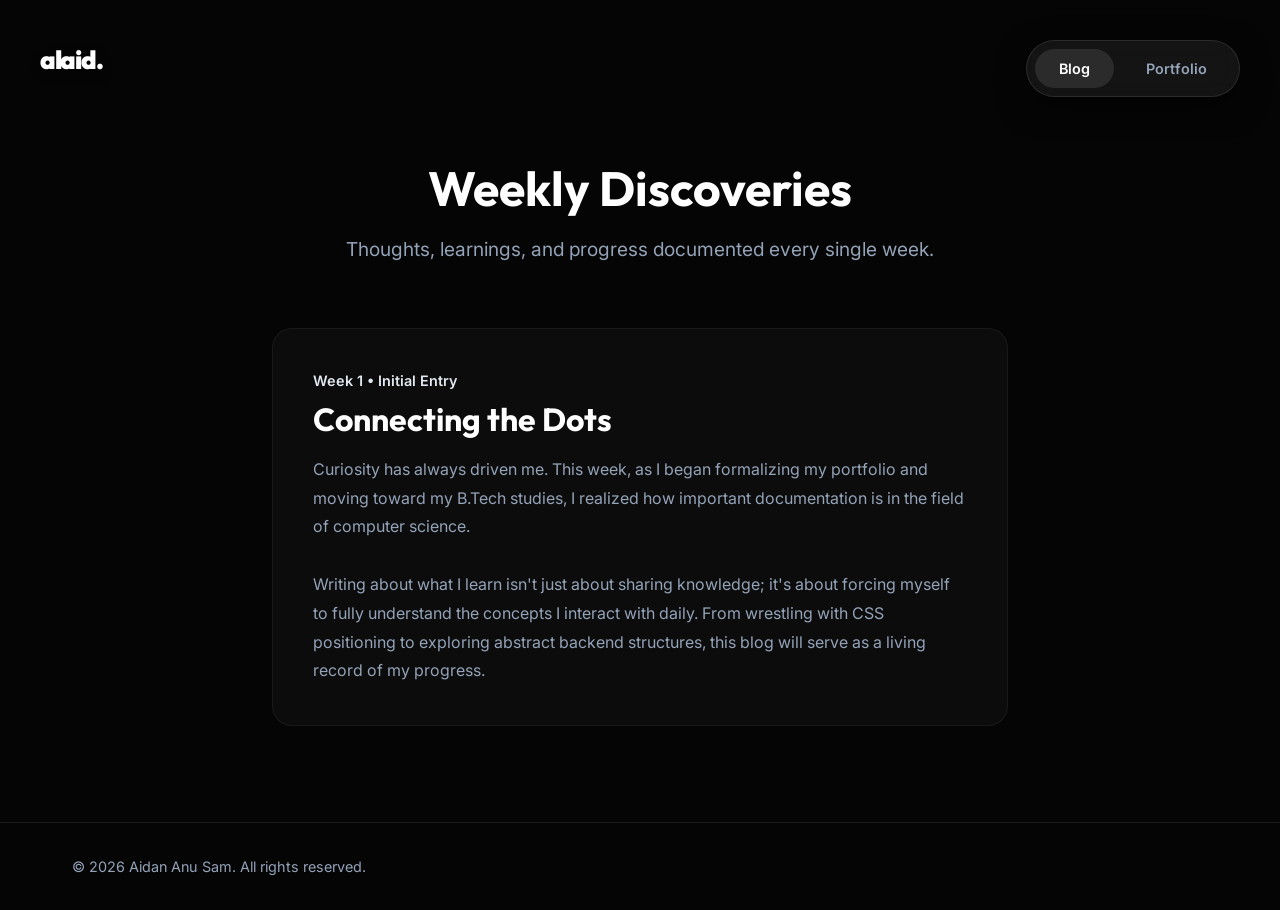
==== blog.html @ 3a212bfb "Add files via upload" ====
<!DOCTYPE html>
<html lang="en">

<head>
    <meta charset="UTF-8">
    <meta name="viewport" content="width=device-width, initial-scale=1.0">
    <title>Blog | Aidan Anu Sam</title>
    <meta name="description" content="Weekly Discoveries by Aidan Anu Sam.">
    <!-- Google Fonts for Modern Typography -->
    <link rel="preconnect" href="https://fonts.googleapis.com">
    <link rel="preconnect" href="https://fonts.gstatic.com" crossorigin>
    <link
        href="https://fonts.googleapis.com/css2?family=Inter:wght@300;400;600&family=Outfit:wght@400;700;900&display=swap"
        rel="stylesheet">
    <link rel="icon" type="image/png" href="favicon.png">
    <!-- Custom CSS -->
    <link rel="stylesheet" href="styles.css">
</head>

<body>
    <!-- Fixed Top Logo -->
    <div class="top-logo">alaid.</div>

    <!-- Top Circular Navigation -->
    <nav class="top-nav-pill">
        <a href="blog.html" class="nav-pill-item active" data-i18n="nav_blog">Blog</a>
        <a href="index.html" class="nav-pill-item" data-i18n="nav_portfolio">Portfolio</a>
    </nav>

    <!-- Blog Header -->
    <header class="blog-header">
        <div class="container">
            <h1 class="reveal-text" style="font-family: var(--font-heading); font-size: 3rem; margin-bottom: 1rem; color: #fff;">Weekly Discoveries</h1>
            <p class="reveal-text" style="color: var(--text-muted); font-size: 1.2rem; max-width: 600px; margin: 0 auto;">Thoughts, learnings, and progress documented every single week.</p>
        </div>
    </header>

    <!-- Blog Feed -->
    <main class="blog-feed">
        <!-- Post 1 -->
        <article class="blog-post reveal">
            <span class="post-date">Week 1 &bull; Initial Entry</span>
            <h2 class="post-title">Connecting the Dots</h2>
            <div class="post-content">
                <p>Curiosity has always driven me. This week, as I began formalizing my portfolio and moving toward my B.Tech studies, I realized how important documentation is in the field of computer science.</p>
                <br>
                <p>Writing about what I learn isn't just about sharing knowledge; it's about forcing myself to fully understand the concepts I interact with daily. From wrestling with CSS positioning to exploring abstract backend structures, this blog will serve as a living record of my progress.</p>
            </div>
        </article>
    </main>

    <!-- Footer -->
    <footer>
        <div class="container">
            <div class="footer-content">
                <p data-i18n="footer_rights">&copy; 2026 Aidan Anu Sam. All rights reserved.</p>
            </div>
        </div>
    </footer>

    <!-- Custom JS -->
    <script src="script.js"></script>
</body>

</html>
---- styles.css ----
/* CSS Reset & Variables */
:root {
    /* Color Palette */
    --bg-color: #050505;
    --text-color: #E2E8F0;
    --text-muted: #94A3B8;
    --accent-red: #E11D48;
    --accent-blue: #3B82F6;
    --card-bg: rgba(255, 255, 255, 0.03);
    --card-border: rgba(255, 255, 255, 0.08);
    
    /* Typography */
    --font-heading: 'Outfit', sans-serif;
    --font-body: 'Inter', sans-serif;
    
    /* Layout */
    --section-padding: 8rem 0;
}

* {
    margin: 0;
    padding: 0;
    box-sizing: border-box;
}

html {
    scroll-behavior: smooth;
}

body {
    background-color: var(--bg-color);
    color: var(--text-color);
    font-family: var(--font-body);
    line-height: 1.6;
    overflow-x: hidden;
    -webkit-font-smoothing: antialiased;
}

/* Minimal Top Logo */
.top-logo {
    position: fixed;
    top: 2.5rem;
    left: 2.5rem;
    font-family: var(--font-heading);
    font-size: 1.6rem;
    font-weight: 900;
    letter-spacing: -0.05em;
    color: #fff;
    z-index: 1000;
    text-shadow: 0 4px 10px rgba(0,0,0,0.5);
}

html[dir="rtl"] .top-logo {
    left: auto;
    right: 2.5rem;
}

body.no-scroll {
    overflow: hidden;
}

/* Splash Screen Setup */
.splash-screen {
    position: fixed;
    top: 0;
    left: 0;
    width: 100vw;
    height: 100vh;
    background-color: var(--bg-color);
    z-index: 9999;
    display: flex;
    justify-content: center;
    align-items: center;
    transition: transform 0.8s cubic-bezier(0.86, 0, 0.07, 1), opacity 0.8s ease;
}

.splash-screen.hide-splash {
    transform: translateY(-100%);
    opacity: 0;
    pointer-events: none;
}

::selection {
    background-color: var(--accent-red);
    color: #fff;
}

/* Typography Utility */
h1, h2, h3, h4, h5, h6 {
    font-family: var(--font-heading);
    font-weight: 700;
    line-height: 1.2;
}

a {
    color: inherit;
    text-decoration: none;
    transition: color 0.3s ease;
}

/* Layout */
.container {
    max-width: 1200px;
    margin: 0 auto;
    padding: 0 2rem;
}

.section {
    padding: var(--section-padding);
}

.section-heading {
    font-size: 3rem;
    margin-bottom: 4rem;
    letter-spacing: -0.02em;
    position: relative;
    display: inline-block;
}

.section-heading::after {
    content: '';
    position: absolute;
    bottom: -10px;
    left: 0;
    width: 60px;
    height: 3px;
    background: linear-gradient(90deg, var(--accent-red), var(--accent-blue));
    border-radius: 3px;
}

/* Buttons */
.btn {
    display: inline-block;
    padding: 1rem 2rem;
    border-radius: 50px;
    font-family: var(--font-heading);
    font-size: 1.1rem;
    font-weight: 600;
    cursor: pointer;
    transition: all 0.3s ease;
}

.btn-primary {
    background: #fff;
    color: #000;
}

.btn-primary:hover {
    transform: translateY(-3px);
    box-shadow: 0 10px 20px rgba(255, 255, 255, 0.1);
}

.btn-outline {
    background: transparent;
    color: #fff;
    border: 1px solid rgba(255,255,255,0.2);
}

.btn-outline:hover {
    border-color: #fff;
    background: #fff;
    color: #000;
}

/* Floating Dock Nav */
.dock-nav {
    position: fixed;
    bottom: 2rem;
    left: 50%;
    transform: translateX(-50%);
    z-index: 1000;
}

.dock-content {
    background: rgba(30, 30, 30, 0.6);
    backdrop-filter: blur(12px);
    -webkit-backdrop-filter: blur(12px);
    border: 1px solid rgba(255, 255, 255, 0.1);
    border-radius: 50px;
    display: flex;
    align-items: center;
    padding: 0.8rem 1.5rem;
    gap: 1.5rem;
    box-shadow: 0 10px 30px rgba(0, 0, 0, 0.5);
    transition: all 0.3s ease;
}

.dock-item {
    color: var(--text-muted);
    display: flex;
    align-items: center;
    justify-content: center;
    transition: all 0.2s ease;
    cursor: pointer;
    position: relative;
}

.dock-item:hover, .dock-item.active {
    color: #fff;
    transform: translateY(-3px);
}

.dock-lang {
    position: relative;
    padding-left: 1.5rem;
}

.dock-lang::before {
    content: '';
    position: absolute;
    left: 0.75rem;
    height: 20px;
    width: 1px;
    background: rgba(255, 255, 255, 0.15);
}

.lang-selector-floating {
    position: absolute;
    opacity: 0;
    width: 100%;
    height: 100%;
    inset: 0;
    cursor: pointer;
}

/* Hero Section */
.hero {
    min-height: 100vh;
    display: flex;
    flex-direction: column;
    justify-content: center;
    position: relative;
    padding-top: 6rem; /* Account for navbar */
    background: url('https://images.unsplash.com/photo-1550751827-4bd374c3f58b?q=80&w=2070&auto=format&fit=crop') no-repeat center center/cover;
    z-index: 1;
}

.hero::before {
    content: '';
    position: absolute;
    inset: 0;
    background: linear-gradient(to bottom, rgba(5,5,5,0.7) 0%, rgba(5,5,5,1) 100%);
    z-index: -1;
}

.hero-content {
    max-width: 1200px;
    margin: 0 auto;
    padding: 0 2rem;
    width: 100%;
    display: flex;
    align-items: center;
    gap: 4rem;
    position: relative;
    z-index: 2;
}

.hero-text {
    flex: 1;
}

.hero-image {
    flex: 0 0 320px;
    height: 420px;
    border-radius: 20px;
    overflow: hidden;
    border: 1px solid rgba(255, 255, 255, 0.1);
    box-shadow: 0 20px 40px rgba(0, 0, 0, 0.5);
    position: relative;
}

.hero-image img {
    width: 100%;
    height: 100%;
    object-fit: cover;
    display: block;
}

.greeting-container {
    height: 160px; /* increased to prevent layout shift and clipping of characters */
    margin-bottom: 1rem;
    position: relative;
    display: flex;
    align-items: center;
    justify-content: center;
    overflow: hidden;
    min-width: 300px;
}

.greeting {
    font-size: 6rem;
    font-weight: 900;
    letter-spacing: -0.03em;
    background: linear-gradient(90deg, #fff, #94A3B8);
    -webkit-background-clip: text;
    -webkit-text-fill-color: transparent;
    position: relative;
    transform: translateY(0);
}

.greeting.fade-out {
    opacity: 0;
    transform: translateY(-70%);
}

.greeting.fade-in {
    opacity: 0;
    transform: translateY(-30%);
}

.hero-title {
    font-size: 4rem;
    margin-bottom: 1rem;
}

.hero-subtitle {
    font-size: 1.5rem;
    color: var(--text-muted);
    margin-bottom: 3rem;
    max-width: 600px;
}

.scroll-indicator {
    position: absolute;
    bottom: 2rem;
    left: 50%;
    transform: translateX(-50%);
    display: flex;
    flex-direction: column;
    align-items: center;
    gap: 1rem;
    opacity: 0.5;
}

.scroll-indicator span {
    font-size: 0.8rem;
    text-transform: uppercase;
    letter-spacing: 0.2em;
}

.scroll-indicator .line {
    width: 1px;
    height: 60px;
    background: linear-gradient(to bottom, #fff, transparent);
    animation: scroll-line 2s infinite ease-in-out;
    transform-origin: top;
}

@keyframes scroll-line {
    0% { transform: scaleY(0); }
    50% { transform: scaleY(1); }
    100% { transform: scaleY(0); transform-origin: bottom; }
}

/* About Section */
.about-grid {
    display: grid;
    grid-template-columns: 1.5fr 1fr;
    gap: 4rem;
    align-items: center;
}

.super-text {
    font-size: 2.5rem;
    font-family: var(--font-heading);
    font-weight: 700;
    line-height: 1.1;
    margin-bottom: 2rem;
    color: #fff;
}

.about-text p:not(.super-text) {
    font-size: 1.1rem;
    color: var(--text-muted);
    margin-bottom: 1.5rem;
}

.about-stats {
    display: grid;
    grid-template-columns: 1fr;
    gap: 2rem;
}

.stat-card {
    background: var(--card-bg);
    border: 1px solid var(--card-border);
    border-radius: 20px;
    padding: 2.5rem;
    text-align: center;
    backdrop-filter: blur(10px);
    transition: transform 0.3s ease, background 0.3s ease;
}

.stat-card:hover {
    transform: translateY(-5px);
    background: rgba(255, 255, 255, 0.05);
}

.stat-number {
    display: block;
    font-family: var(--font-heading);
    font-size: 3rem;
    font-weight: 900;
    color: #fff;
    margin-bottom: 0.5rem;
}

.stat-label {
    color: var(--text-muted);
    font-size: 0.9rem;
    text-transform: uppercase;
    letter-spacing: 0.1em;
}

/* Projects Section */
.projects-grid {
    display: grid;
    grid-template-columns: repeat(auto-fit, minmax(350px, 1fr));
    gap: 2rem;
}

.project-card {
    background: var(--card-bg);
    border: 1px solid var(--card-border);
    border-radius: 20px;
    overflow: hidden;
    transition: all 0.4s ease;
}

.project-card:hover {
    transform: translateY(-10px);
    border-color: rgba(255, 255, 255, 0.2);
}

.project-image {
    width: 100%;
    height: 250px;
}

.project-info {
    padding: 2rem;
}

.project-info h4 {
    font-size: 1.5rem;
    margin-bottom: 1rem;
}

.project-info p {
    color: var(--text-muted);
    margin-bottom: 1.5rem;
    font-size: 0.95rem;
}

.project-tags {
    display: flex;
    flex-wrap: wrap;
    gap: 0.5rem;
}

.project-tags span {
    font-size: 0.8rem;
    padding: 0.3rem 0.8rem;
    border-radius: 50px;
    background: rgba(255,255,255,0.05);
    border: 1px solid rgba(255,255,255,0.1);
}

/* Contact Section */
.contact {
    text-align: center;
}

.contact .section-heading::after {
    left: 50%;
    transform: translateX(-50%);
}

.contact-text {
    font-size: 1.5rem;
    max-width: 800px;
    margin: 0 auto 3rem auto;
    font-family: var(--font-heading);
    font-weight: 400;
}

.social-links {
    display: flex;
    flex-direction: column;
    gap: 1rem;
    max-width: 400px;
    margin: 0 auto;
}

.social-btn {
    display: flex;
    align-items: center;
    gap: 1rem;
    padding: 1.2rem;
    border-radius: 12px;
    background: rgba(255, 255, 255, 0.03);
    border: 1px solid rgba(255, 255, 255, 0.05);
    text-decoration: none;
    transition: all 0.3s cubic-bezier(0.4, 0, 0.2, 1);
}

.social-btn:hover {
    background: rgba(255, 255, 255, 0.08);
    transform: translateY(-3px);
    border-color: rgba(255, 255, 255, 0.15);
    box-shadow: 0 10px 20px rgba(0,0,0,0.3);
}

.social-btn svg {
    color: var(--primary-color);
}

.social-btn .platform {
    font-size: 0.9rem;
    color: var(--text-muted);
    text-transform: uppercase;
    letter-spacing: 0.1em;
    flex: 1;
    text-align: left;
}

html[dir="rtl"] .social-btn .platform {
    text-align: right;
}

.social-btn .handle {
    font-family: var(--font-heading);
    font-size: 1.2rem;
    font-weight: 700;
    color: #fff;
    transition: all 0.3s ease;
}

.filter-blur {
    filter: blur(5px);
    user-select: none;
}

.whatsapp-action.revealed .filter-blur {
    filter: blur(0);
}

/* Footer */
footer {
    padding: 2rem 0;
    border-top: 1px solid var(--card-border);
    font-size: 0.9rem;
    color: var(--text-muted);
}

.footer-content {
    display: flex;
    justify-content: space-between;
    align-items: center;
}

/* Animations */
.reveal, .reveal-text {
    opacity: 0;
    transform: translateY(30px);
    transition: all 1s cubic-bezier(0.16, 1, 0.3, 1);
}

.reveal.active, .reveal-text.active {
    opacity: 1;
    transform: translateY(0);
}

/* Responsive */
@media (max-width: 768px) {
    .greeting { font-size: 3.5rem; }
    .hero-title { font-size: 2.5rem; }
    .super-text { font-size: 2rem; }
    .about-grid { grid-template-columns: 1fr; }
    
    .nav-links { display: none; } /* Simple approach for mobile logic */
    
    .hero-content {
        flex-direction: column-reverse; /* Image above text = column-reverse since text is first in HTML? No, text is first, so column-reverse puts text AT BOTTOM. Let's use column to put text top, image bottom. Wait, user usually wants image top on mobile. So column-reverse is good! */
        text-align: center;
        gap: 3rem;
    }
    .hero-cta {
        justify-content: center;
    }
    .hero-image {
        flex: 0 0 280px;
        height: 380px;
        margin: 0 auto;
    }
}

/* RTL Support via JS (Arabic) */
html[dir="rtl"] {
    text-align: right;
}
html[dir="rtl"] .section-heading::after {
    left: auto;
    right: 0;
}
html[dir="rtl"] .contact .section-heading::after {
    right: 50%;
    transform: translateX(50%);
}
html[dir="rtl"] .hero-greeting, html[dir="rtl"] .hero-title, html[dir="rtl"] .hero-subtitle {
    margin-left: 0;
}

/* Currently Doing Section */
.currently-doing, .tech-marquee-section {
    margin-top: 4rem;
}

.currently-heading {
    font-family: var(--font-heading);
    font-size: 1.5rem;
    font-weight: 700;
    color: #fff;
    margin-bottom: 1.5rem;
}

.currently-list {
    list-style: none;
    display: flex;
    flex-direction: column;
    gap: 1rem;
}

.currently-list li {
    display: flex;
    align-items: flex-start;
    gap: 1rem;
    font-size: 1.1rem;
    color: var(--text-muted);
    background: rgba(255,255,255,0.03);
    border: 1px solid rgba(255,255,255,0.05);
    border-radius: 12px;
    padding: 1rem 1.5rem;
    transition: border-color 0.3s, transform 0.3s;
}

.currently-list li:hover {
    border-color: rgba(255,255,255,0.15);
    transform: translateX(5px);
    color: #fff;
}

.cdot {
    font-size: 1.3rem;
    flex-shrink: 0;
}

/* Tech Marquee */
.marquee-container {
    width: 100%;
    overflow: hidden;
    position: relative;
    mask-image: linear-gradient(to right, transparent 0%, black 10%, black 90%, transparent 100%);
    -webkit-mask-image: linear-gradient(to right, transparent 0%, black 10%, black 90%, transparent 100%);
}

.marquee-track {
    display: flex;
    gap: 1.5rem;
    animation: marquee-scroll 25s linear infinite;
    width: max-content;
}

.marquee-container:hover .marquee-track {
    animation-play-state: paused;
}

@keyframes marquee-scroll {
    from { transform: translateX(0); }
    to { transform: translateX(-50%); }
}

.marquee-item {
    position: relative;
    cursor: pointer;
    flex-shrink: 0;
    transition: transform 0.2s ease;
}

.marquee-item:hover {
    transform: translateY(-5px) scale(1.1);
}

.marquee-item img {
    width: 48px;
    height: 48px;
    display: block;
}

.marquee-item::after {
    content: attr(data-tooltip);
    position: absolute;
    bottom: calc(100% + 8px);
    left: 50%;
    transform: translateX(-50%);
    background: rgba(30,30,30,0.95);
    color: #fff;
    font-size: 0.75rem;
    font-weight: 600;
    padding: 0.3rem 0.7rem;
    border-radius: 6px;
    white-space: nowrap;
    opacity: 0;
    pointer-events: none;
    transition: opacity 0.2s;
    border: 1px solid rgba(255,255,255,0.1);
}

.marquee-item:hover::after {
    opacity: 1;
}

/* Social Icons Grid */
.social-icons-grid {
    display: flex !important;
    flex-direction: row !important;
    flex-wrap: wrap;
    justify-content: center;
    gap: 1.5rem;
    max-width: 600px;
}

.social-icon-card {
    display: flex;
    flex-direction: column;
    align-items: center;
    gap: 0.6rem;
    padding: 1.5rem;
    background: rgba(255,255,255,0.03);
    border: 1px solid rgba(255,255,255,0.05);
    border-radius: 16px;
    text-decoration: none;
    transition: all 0.3s ease;
    min-width: 100px;
}

.social-icon-card:hover {
    background: rgba(255,255,255,0.08);
    border-color: rgba(255,255,255,0.2);
    transform: translateY(-5px);
}

.social-icon-card img {
    width: 48px;
    height: 48px;
}

.social-icon-card span {
    font-size: 0.75rem;
    color: var(--text-muted);
    text-align: center;
    font-weight: 500;
    word-break: break-word;
    max-width: 100px;
}

/* Top Circular Navigation */
.top-nav-pill {
    position: fixed;
    top: 2.5rem;
    right: 2.5rem;
    background: rgba(30, 30, 30, 0.6);
    backdrop-filter: blur(12px);
    -webkit-backdrop-filter: blur(12px);
    border: 1px solid rgba(255, 255, 255, 0.1);
    border-radius: 50px;
    display: flex;
    padding: 0.5rem;
    gap: 0.5rem;
    z-index: 1001; /* Ensure above splash if hidden, but splash is 9999 so splash still stays on top initially */
    box-shadow: 0 10px 30px rgba(0, 0, 0, 0.5);
}

.nav-pill-item {
    color: var(--text-muted);
    text-decoration: none;
    padding: 0.5rem 1.5rem;
    border-radius: 50px;
    font-size: 0.9rem;
    font-weight: 600;
    transition: all 0.3s ease;
}

.nav-pill-item:hover, .nav-pill-item.active {
    color: #fff;
    background: rgba(255, 255, 255, 0.1);
}

/* Blog Layout */
.blog-header {
    text-align: center;
    padding-top: 10rem;
    padding-bottom: 4rem;
}
.blog-feed {
    display: flex;
    flex-direction: column;
    gap: 2rem;
    max-width: 800px;
    margin: 0 auto;
    padding: 0 2rem 6rem;
}
.blog-post {
    background: rgba(255, 255, 255, 0.03);
    border: 1px solid rgba(255, 255, 255, 0.05);
    border-radius: 20px;
    padding: 2.5rem;
    transition: transform 0.3s ease, border-color 0.3s ease;
}
.blog-post:hover {
    transform: translateY(-5px);
    border-color: rgba(255,255,255,0.15);
}
.post-date {
    font-size: 0.9rem;
    color: var(--primary-color);
    font-weight: 600;
    margin-bottom: 0.5rem;
    display: block;
}
.post-title {
    font-family: var(--font-heading);
    font-size: 2rem;
    font-weight: 700;
    margin-bottom: 1rem;
    color: #fff;
}
.post-content {
    color: var(--text-muted);
    line-height: 1.8;
}
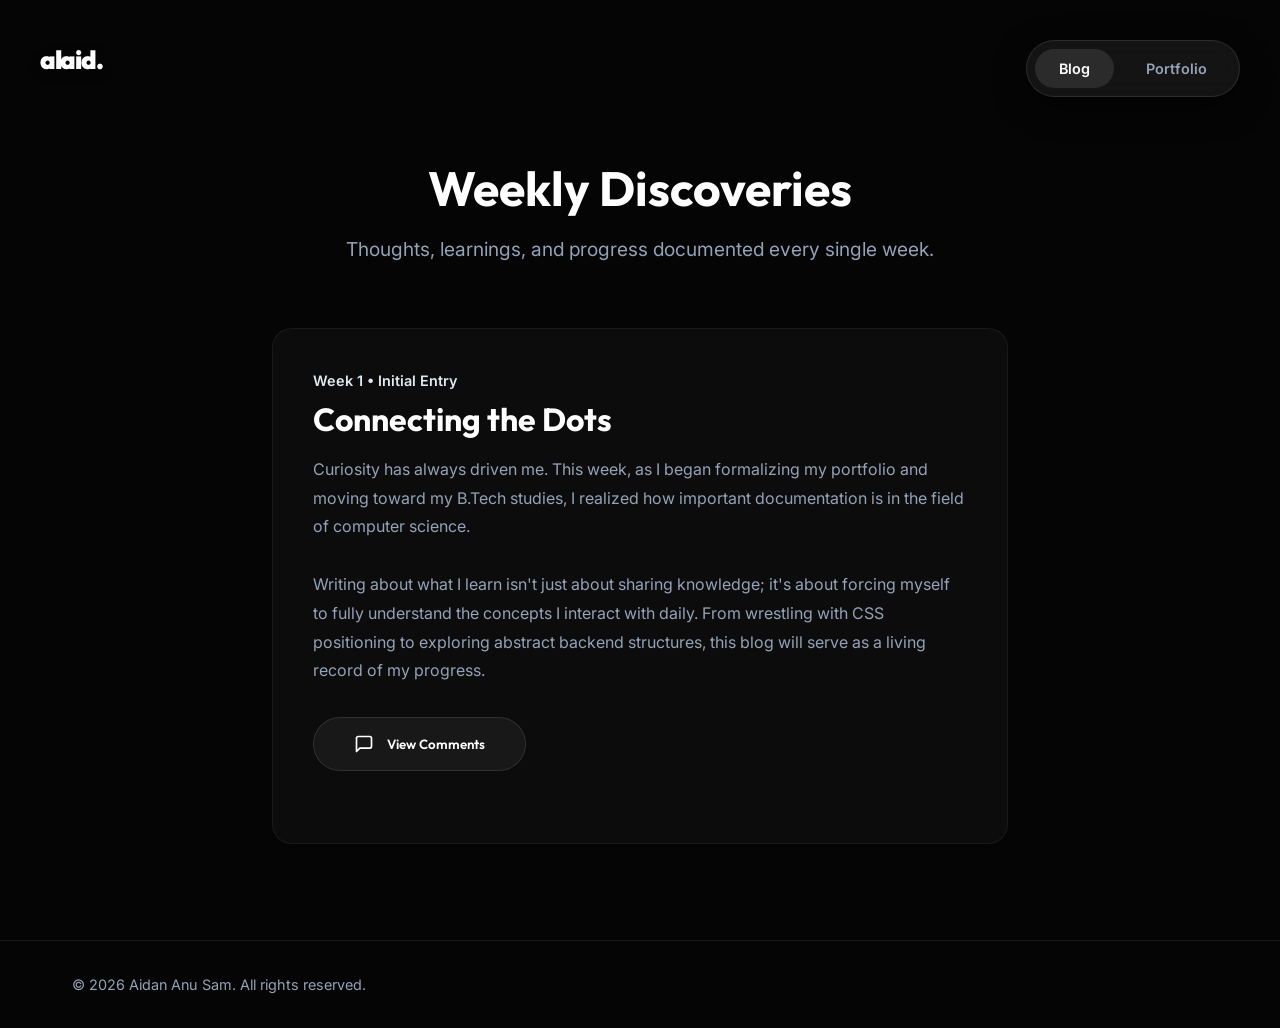
==== commit 8dfce063: "Add files via upload" ====
--- a/blog.html
+++ b/blog.html
@@ -15,6 +15,8 @@
     <link rel="icon" type="image/png" href="favicon.png">
     <!-- Custom CSS -->
     <link rel="stylesheet" href="styles.css">
+    <!-- Cusdis Comments -->
+    <script async defer src="https://cusdis.com/js/cusdis.es.js"></script>
 </head>
 
 <body>
@@ -46,8 +48,32 @@
                 <br>
                 <p>Writing about what I learn isn't just about sharing knowledge; it's about forcing myself to fully understand the concepts I interact with daily. From wrestling with CSS positioning to exploring abstract backend structures, this blog will serve as a living record of my progress.</p>
             </div>
+
+            <!-- Comments Section Toggle -->
+            <div class="post-cta">
+                <button class="view-comments-btn" id="open-comments">
+                    <svg width="20" height="20" viewBox="0 0 24 24" fill="none" stroke="currentColor" stroke-width="2" stroke-linecap="round" stroke-linejoin="round"><path d="M21 15a2 2 0 0 1-2 2H7l-4 4V5a2 2 0 0 1 2-2h14a2 2 0 0 1 2 2z"></path></svg>
+                    View Comments
+                </button>
+            </div>
         </article>
     </main>
+
+    <!-- Comments Modal -->
+    <div class="modal-overlay" id="comments-modal">
+        <div class="modal-container">
+            <button class="modal-close" id="close-comments">&times;</button>
+            <h2 style="font-family: var(--font-heading); margin-bottom: 2rem; color: #fff;">Comments</h2>
+            <div id="cusdis_thread"
+              data-host="https://cusdis.com"
+              data-app-id="5b0f53d9-143f-4720-9fe9-0453cf3b11cc"
+              data-page-id="week-1-connecting-the-dots"
+              data-page-url="blog.html#post-1"
+              data-page-title="Connecting the Dots"
+              data-theme="dark"
+            ></div>
+        </div>
+    </div>
 
     <!-- Footer -->
     <footer>
--- a/styles.css
+++ b/styles.css
@@ -293,6 +293,7 @@
     letter-spacing: -0.03em;
     background: linear-gradient(90deg, #fff, #94A3B8);
     -webkit-background-clip: text;
+    background-clip: text;
     -webkit-text-fill-color: transparent;
     position: relative;
     transform: translateY(0);
@@ -839,3 +840,294 @@
     color: var(--text-muted);
     line-height: 1.8;
 }
+
+/* Newsletter & Comments */
+/* Newsletter & ConvertKit Integration */
+.newsletter-card {
+    background: var(--card-bg);
+    border: 1px solid var(--card-border);
+    backdrop-filter: blur(12px);
+    -webkit-backdrop-filter: blur(12px);
+    border-radius: 24px;
+    padding: 4rem 3rem;
+    margin: 4rem auto 6rem auto;
+    max-width: 800px;
+    text-align: center;
+    position: relative;
+    overflow: hidden;
+}
+
+.newsletter-title {
+    font-family: var(--font-heading);
+    font-size: 2.2rem;
+    font-weight: 800;
+    margin-bottom: 0.5rem;
+    color: #fff;
+    letter-spacing: -0.02em;
+}
+
+.newsletter-subtitle {
+    color: var(--text-muted);
+    font-size: 1.1rem;
+    max-width: 500px;
+    margin: 0 auto;
+}
+
+.newsletter-card::before {
+    content: '';
+    position: absolute;
+    top: -50%;
+    left: -50%;
+    width: 200%;
+    height: 200%;
+    background: radial-gradient(circle, rgba(255, 255, 255, 0.03) 0%, transparent 70%);
+    pointer-events: none;
+    z-index: 0;
+}
+
+.newsletter-card > * {
+    position: relative;
+    z-index: 1;
+}
+
+.formkit-form {
+    margin-top: 2rem;
+}
+
+.formkit-fields {
+    display: flex;
+    gap: 1rem;
+    justify-content: center;
+    align-items: stretch;
+}
+
+.formkit-field {
+    flex: 1;
+    max-width: 400px;
+}
+
+.formkit-input {
+    width: 100%;
+    background: rgba(255, 255, 255, 0.04) !important;
+    border: 1px solid rgba(255, 255, 255, 0.1) !important;
+    border-radius: 12px !important;
+    padding: 1rem 1.5rem !important;
+    color: #fff !important;
+    font-family: var(--font-body) !important;
+    font-size: 1rem !important;
+    transition: all 0.3s ease !important;
+}
+
+.formkit-input::placeholder {
+    color: rgba(255, 255, 255, 0.5) !important;
+}
+
+.formkit-input:focus {
+    outline: none !important;
+    border-color: rgba(255, 255, 255, 0.3) !important;
+    background: rgba(255, 255, 255, 0.07) !important;
+    box-shadow: 0 0 0 4px rgba(255, 255, 255, 0.05) !important;
+}
+
+.formkit-submit {
+    background: #fff;
+    color: #000;
+    border: none;
+    border-radius: 12px;
+    padding: 0 2.5rem;
+    font-size: 1rem;
+    font-weight: 700;
+    font-family: var(--font-heading);
+    cursor: pointer;
+    transition: all 0.3s cubic-bezier(0.175, 0.885, 0.32, 1.275);
+    display: flex;
+    align-items: center;
+    justify-content: center;
+    min-height: 52px;
+}
+
+.formkit-submit:hover {
+    transform: translateY(-2px);
+    box-shadow: 0 10px 20px rgba(255, 255, 255, 0.1);
+}
+
+.formkit-submit:active {
+    transform: translateY(0);
+}
+
+.formkit-submit > span {
+    display: block;
+}
+
+/* Spinner */
+.formkit-spinner {
+    display: none;
+    margin-right: 10px;
+}
+
+.formkit-submit[data-active] .formkit-spinner {
+    display: flex;
+}
+
+.formkit-submit[data-active] span {
+    opacity: 0.7;
+}
+
+.formkit-guarantee {
+    margin-top: 1.5rem;
+    font-size: 0.85rem;
+    color: var(--text-muted);
+}
+
+.formkit-alert {
+    padding: 1rem;
+    border-radius: 12px;
+    margin-bottom: 1.5rem;
+    font-size: 0.9rem;
+    list-style: none;
+    display: none; /* Hidden by default */
+}
+
+.formkit-alert:not(:empty) {
+    display: block;
+}
+
+.formkit-alert-error {
+    background: rgba(225, 29, 72, 0.1);
+    border: 1px solid rgba(225, 29, 72, 0.2);
+    color: #ff4d4d;
+}
+
+.formkit-alert-success {
+    background: rgba(16, 191, 122, 0.1);
+    border: 1px solid rgba(16, 191, 122, 0.2);
+    color: #10bf7a;
+}
+
+@media (max-width: 600px) {
+    .formkit-fields {
+        flex-direction: column;
+    }
+    .formkit-field {
+        max-width: 100%;
+    }
+    .formkit-submit {
+        width: 100%;
+    }
+}
+
+.comments-container {
+    margin-top: 3rem;
+    padding-top: 2rem;
+    border-top: 1px solid rgba(255, 255, 255, 0.1);
+}
+
+/* Comments Modal & Toggle */
+.view-comments-btn {
+    display: inline-flex;
+    align-items: center;
+    gap: 0.8rem;
+    padding: 1rem 2.5rem;
+    background: rgba(255, 255, 255, 0.05);
+    border: 1px solid rgba(255, 255, 255, 0.1);
+    border-radius: 50px;
+    color: #fff;
+    font-family: var(--font-heading);
+    font-weight: 600;
+    cursor: pointer;
+    transition: all 0.3s cubic-bezier(0.4, 0, 0.2, 1);
+    margin: 2rem 0;
+}
+
+.view-comments-btn:hover {
+    background: #fff;
+    color: #000;
+    transform: translateY(-3px);
+    box-shadow: 0 10px 20px rgba(255, 255, 255, 0.1);
+}
+
+/* Modal Structure */
+.modal-overlay {
+    position: fixed;
+    top: 0;
+    left: 0;
+    width: 100%;
+    height: 100%;
+    background: rgba(0, 0, 0, 0.85);
+    backdrop-filter: blur(12px);
+    -webkit-backdrop-filter: blur(12px);
+    z-index: 10000;
+    display: flex;
+    align-items: center;
+    justify-content: center;
+    opacity: 0;
+    pointer-events: none;
+    transition: opacity 0.4s ease;
+}
+
+.modal-overlay.active {
+    opacity: 1;
+    pointer-events: auto;
+}
+
+.modal-container {
+    width: 95%;
+    max-width: 1200px;
+    height: 90vh;
+    background: #111111; /* Closer to Cusdis default dark theme background */
+    border: 1px solid rgba(255, 255, 255, 0.1);
+    border-radius: 24px;
+    padding: 3rem;
+    position: relative;
+    display: flex;
+    flex-direction: column;
+    transform: scale(0.95) translateY(20px);
+    transition: all 0.4s cubic-bezier(0.16, 1, 0.3, 1);
+    box-shadow: 0 25px 50px -12px rgba(0, 0, 0, 0.5);
+}
+
+.modal-overlay.active .modal-container {
+    transform: scale(1) translateY(0);
+}
+
+.modal-close {
+    position: absolute;
+    top: 1.5rem;
+    right: 1.5rem;
+    background: rgba(255, 255, 255, 0.05);
+    border: none;
+    color: #fff;
+    width: 40px;
+    height: 40px;
+    border-radius: 50%;
+    display: flex;
+    align-items: center;
+    justify-content: center;
+    cursor: pointer;
+    font-size: 1.5rem;
+    transition: all 0.2s ease;
+    z-index: 10;
+}
+
+.modal-close:hover {
+    background: rgba(255, 255, 255, 0.15);
+    transform: rotate(90deg);
+}
+
+body.modal-open {
+    overflow: hidden;
+}
+
+/* Dark theme overrides for Cusdis container */
+#cusdis_thread {
+    flex: 1;
+    width: 100%;
+    min-height: 400px;
+}
+
+#cusdis_thread iframe {
+    width: 100% !important;
+    height: 100% !important;
+    min-height: 100% !important;
+    background: transparent !important;
+}
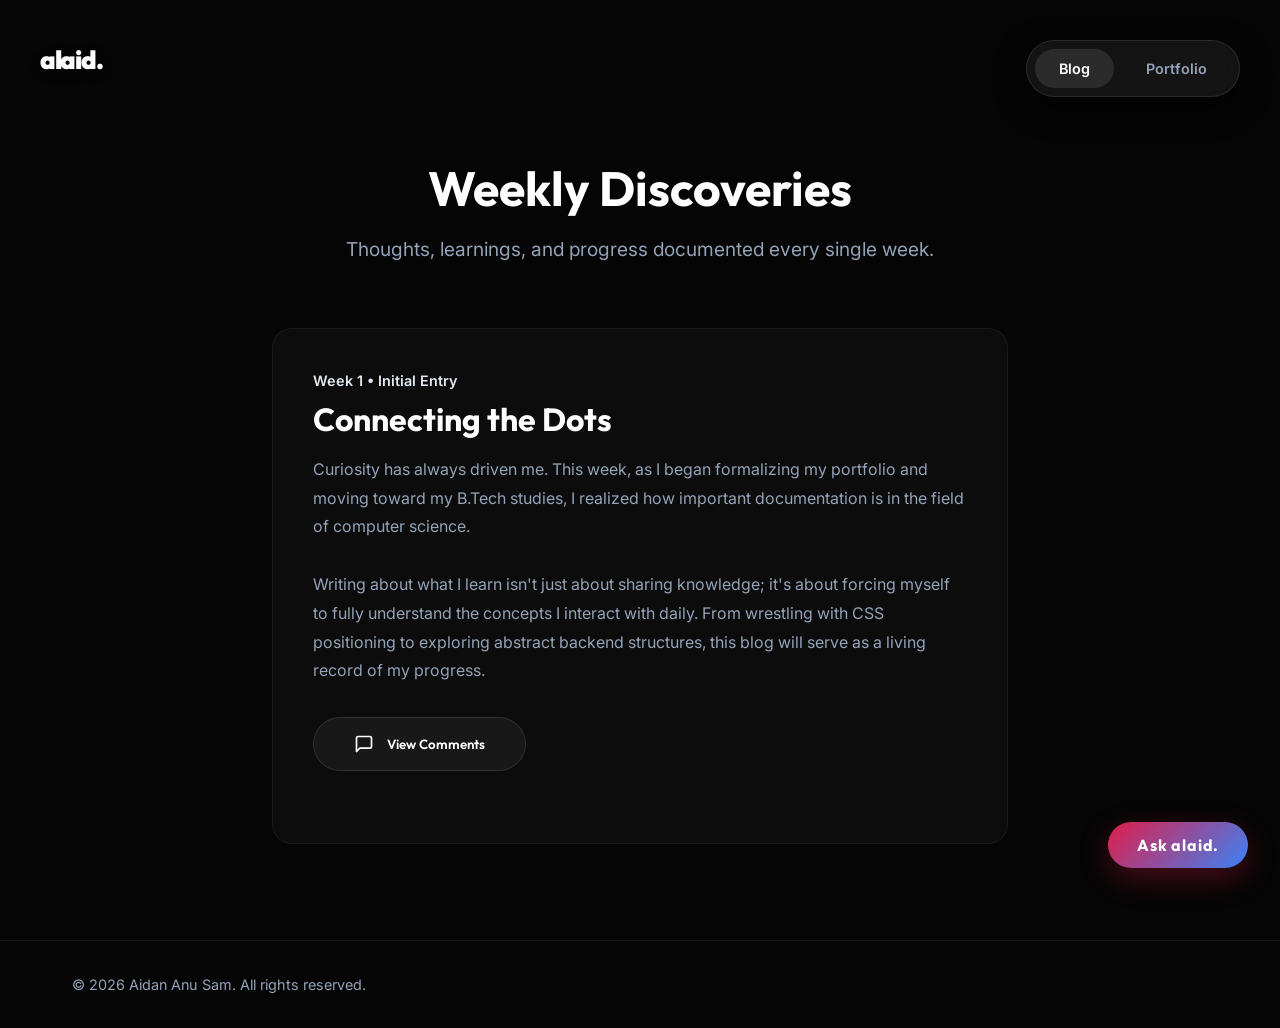
==== commit 9d3f1b49: "Add files via upload" ====
--- a/blog.html
+++ b/blog.html
@@ -6,13 +6,32 @@
     <meta name="viewport" content="width=device-width, initial-scale=1.0">
     <title>Blog | Aidan Anu Sam</title>
     <meta name="description" content="Weekly Discoveries by Aidan Anu Sam.">
+    
+    <!-- SEO & Verification -->
+    <link rel="canonical" href="https://aidananusam.me/blog.html" />
+
+    <!-- Open Graph / Facebook -->
+    <meta property="og:type" content="article">
+    <meta property="og:url" content="https://aidananusam.me/blog.html">
+    <meta property="og:title" content="Blog | Aidan Anu Sam">
+    <meta property="og:description" content="Weekly Discoveries by Aidan Anu Sam.">
+    <meta property="og:image" content="https://aidananusam.me/og-image.png">
+
+    <!-- Twitter -->
+    <meta property="twitter:card" content="summary_large_image">
+    <meta property="twitter:url" content="https://aidananusam.me/blog.html">
+    <meta property="twitter:title" content="Blog | Aidan Anu Sam">
+    <meta property="twitter:description" content="Weekly Discoveries by Aidan Anu Sam.">
+    <meta property="twitter:image" content="https://aidananusam.me/og-image.png">
+
     <!-- Google Fonts for Modern Typography -->
     <link rel="preconnect" href="https://fonts.googleapis.com">
     <link rel="preconnect" href="https://fonts.gstatic.com" crossorigin>
     <link
         href="https://fonts.googleapis.com/css2?family=Inter:wght@300;400;600&family=Outfit:wght@400;700;900&display=swap"
         rel="stylesheet">
-    <link rel="icon" type="image/png" href="favicon.png">
+    <link rel="shortcut icon" href="favicon.png?v=2" type="image/png">
+    <link rel="icon" type="image/png" href="favicon.png?v=2">
     <!-- Custom CSS -->
     <link rel="stylesheet" href="styles.css">
     <!-- Cusdis Comments -->
@@ -86,6 +105,7 @@
 
     <!-- Custom JS -->
     <script src="script.js"></script>
+    <script src="chatbot.js"></script>
 </body>
 
 </html>
--- a/styles.css
+++ b/styles.css
@@ -1131,3 +1131,243 @@
     min-height: 100% !important;
     background: transparent !important;
 }
+
+/* AI Chatbot Styles */
+#alaid-chatbot {
+    position: fixed;
+    bottom: 2rem;
+    right: 2rem;
+    z-index: 10001; /* Above almost everything */
+    font-family: var(--font-body);
+    opacity: 0;
+    pointer-events: none;
+    transition: opacity 0.5s ease;
+}
+
+#alaid-chatbot.visible {
+    opacity: 1;
+    pointer-events: all;
+}
+
+.chatbot-toggle {
+    padding: 0.8rem 1.8rem;
+    border-radius: 50px;
+    background: linear-gradient(135deg, var(--accent-red), var(--accent-blue));
+    color: #fff;
+    border: none;
+    cursor: pointer;
+    box-shadow: 0 10px 30px rgba(225, 29, 72, 0.3);
+    display: flex;
+    align-items: center;
+    justify-content: center;
+    transition: transform 0.3s cubic-bezier(0.175, 0.885, 0.32, 1.275);
+    font-family: var(--font-heading);
+    font-weight: 700;
+    font-size: 1rem;
+    letter-spacing: 0.05em;
+}
+
+.chatbot-toggle:hover {
+    transform: scale(1.1) rotate(5deg);
+}
+
+.chatbot-window {
+    position: absolute;
+    bottom: 80px;
+    right: 0;
+    width: 360px;
+    height: 500px;
+    background: rgba(15, 15, 15, 0.85);
+    backdrop-filter: blur(20px);
+    -webkit-backdrop-filter: blur(20px);
+    border: 1px solid var(--card-border);
+    border-radius: 24px;
+    display: flex;
+    flex-direction: column;
+    overflow: hidden;
+    box-shadow: 0 20px 50px rgba(0,0,0,0.6);
+    opacity: 0;
+    transform: translateY(20px) scale(0.95);
+    pointer-events: none;
+    transition: all 0.4s cubic-bezier(0.16, 1, 0.3, 1);
+}
+
+.chatbot-window.active {
+    opacity: 1;
+    transform: translateY(0) scale(1);
+    pointer-events: all;
+}
+
+.chatbot-header {
+    padding: 1.5rem;
+    background: rgba(255, 255, 255, 0.03);
+    border-bottom: 1px solid var(--card-border);
+    display: flex;
+    justify-content: space-between;
+    align-items: center;
+}
+
+.bot-info {
+    display: flex;
+    align-items: center;
+    gap: 0.8rem;
+}
+
+.bot-info h3 {
+    font-size: 1.1rem;
+    font-weight: 700;
+    font-family: var(--font-heading);
+}
+
+.bot-status {
+    width: 8px;
+    height: 8px;
+    background: #10B981;
+    border-radius: 50%;
+    box-shadow: 0 0 10px #10B981;
+}
+
+#chatbot-close {
+    background: none;
+    border: none;
+    color: var(--text-muted);
+    font-size: 1.5rem;
+    cursor: pointer;
+    transition: color 0.2s;
+}
+
+#chatbot-close:hover {
+    color: #fff;
+}
+
+.chatbot-messages {
+    flex: 1;
+    overflow-y: auto;
+    padding: 1.5rem;
+    display: flex;
+    flex-direction: column;
+    gap: 1rem;
+    scrollbar-width: thin;
+    scrollbar-color: var(--card-border) transparent;
+}
+
+.message {
+    max-width: 85%;
+    padding: 0.8rem 1.2rem;
+    border-radius: 18px;
+    font-size: 0.95rem;
+    line-height: 1.4;
+    animation: msgAppear 0.3s ease-out;
+}
+
+@keyframes msgAppear {
+    from { opacity: 0; transform: translateY(10px); }
+    to { opacity: 1; transform: translateY(0); }
+}
+
+.bot-message {
+    background: rgba(255, 255, 255, 0.05);
+    color: #fff;
+    border-bottom-left-radius: 4px;
+    align-self: flex-start;
+}
+
+.user-message {
+    background: var(--accent-blue);
+    color: #fff;
+    border-bottom-right-radius: 4px;
+    align-self: flex-end;
+}
+
+.message.typing {
+    font-style: italic;
+    letter-spacing: 2px;
+}
+
+.quick-actions {
+    display: flex;
+    flex-wrap: wrap;
+    gap: 0.5rem;
+    margin-top: 0.5rem;
+}
+
+.qa-btn {
+    background: rgba(255, 255, 255, 0.05);
+    border: 1px solid var(--card-border);
+    color: var(--text-muted);
+    padding: 0.5rem 1rem;
+    border-radius: 50px;
+    font-size: 0.8rem;
+    cursor: pointer;
+    transition: all 0.2s;
+}
+
+.qa-btn:hover {
+    background: rgba(255, 255, 255, 0.1);
+    color: #fff;
+    border-color: rgba(255, 255, 255, 0.3);
+}
+
+.chatbot-input {
+    padding: 1.2rem;
+    background: rgba(255, 255, 255, 0.02);
+    border-top: 1px solid var(--card-border);
+    display: flex;
+    gap: 0.8rem;
+}
+
+#chatbot-input-field {
+    flex: 1;
+    background: rgba(255, 255, 255, 0.05);
+    border: 1px solid var(--card-border);
+    border-radius: 50px;
+    padding: 0.8rem 1.2rem;
+    color: #fff;
+    font-size: 0.9rem;
+    outline: none;
+    transition: border-color 0.3s;
+}
+
+#chatbot-input-field:focus {
+    border-color: var(--accent-blue);
+}
+
+#chatbot-send {
+    width: 45px;
+    height: 45px;
+    border-radius: 50%;
+    background: var(--accent-blue);
+    color: #fff;
+    border: none;
+    cursor: pointer;
+    display: flex;
+    align-items: center;
+    justify-content: center;
+    transition: transform 0.2s;
+}
+
+#chatbot-send:hover {
+    transform: scale(1.05);
+    background: #2563EB;
+}
+
+/* Mobile Adjustments */
+@media (max-width: 480px) {
+    .chatbot-window {
+        width: calc(100vw - 4rem);
+        height: 60vh;
+        right: 0;
+    }
+}
+
+/* Bot Message Links */
+.bot-message a {
+    color: var(--accent-blue);
+    text-decoration: underline;
+    font-weight: 600;
+    transition: color 0.2s;
+}
+
+.bot-message a:hover {
+    color: #fff;
+}
